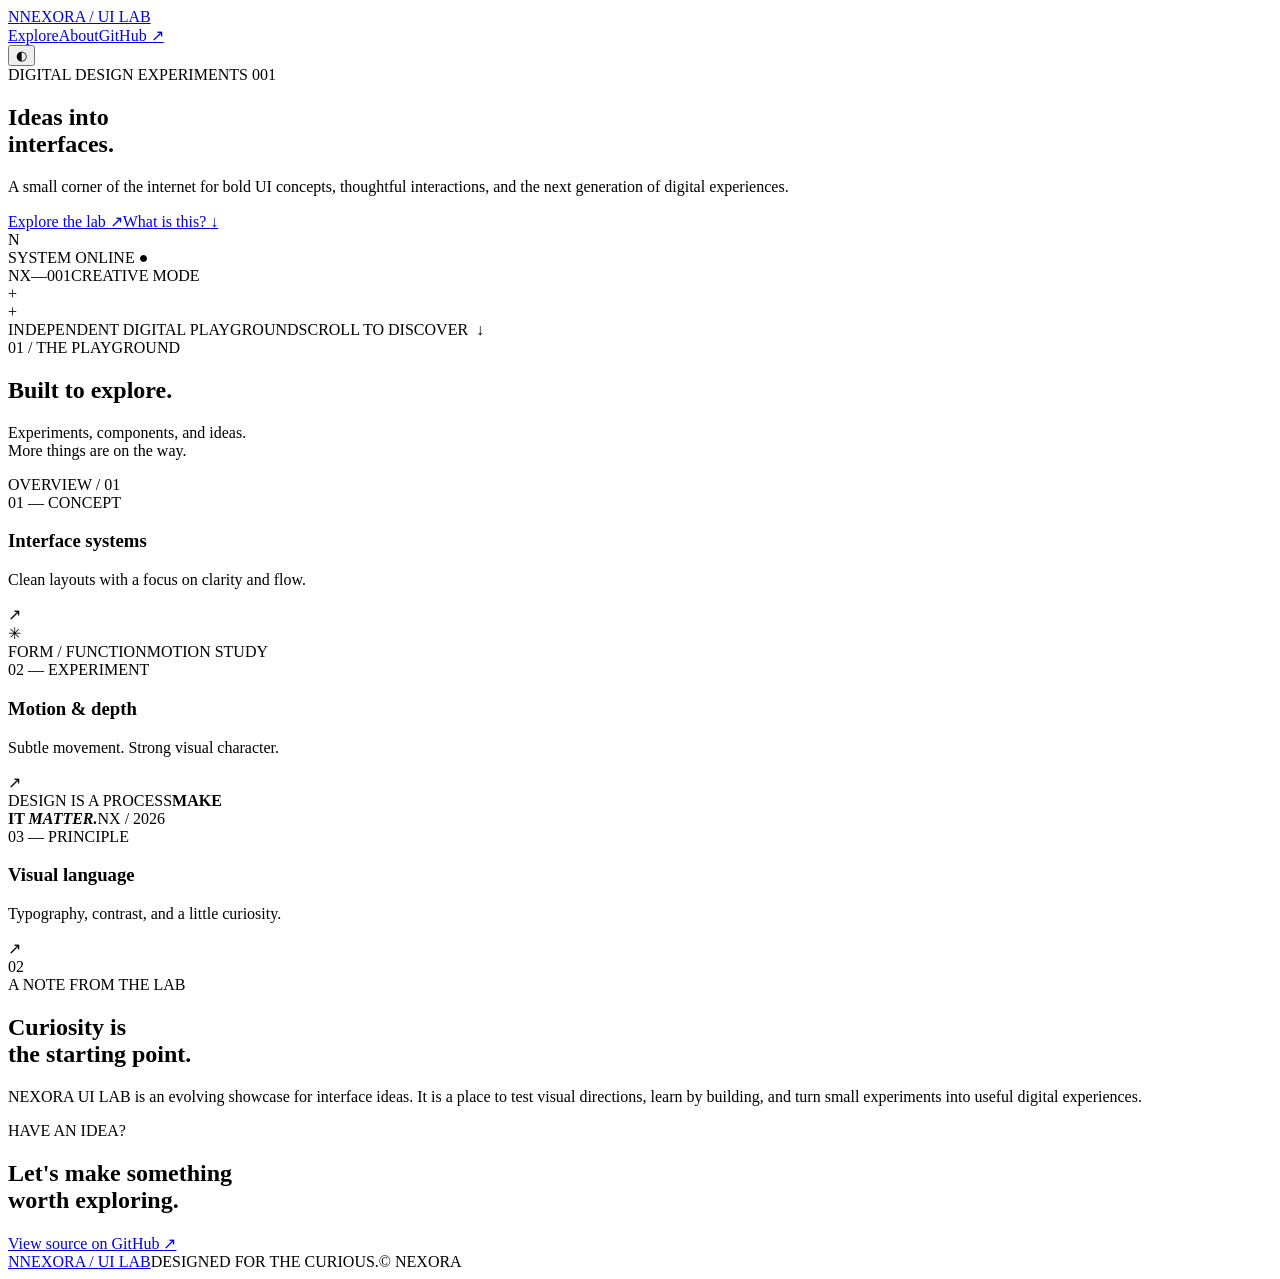
==== index.html @ 81397ac9 "Add NEXORA UI LAB landing page" ====
<!doctype html>
<html lang="en">
<head>
  <meta charset="UTF-8">
  <meta name="viewport" content="width=device-width, initial-scale=1.0">
  <meta name="theme-color" content="#080b14">
  <meta name="description" content="NEXORA UI LAB — a digital interface experiment by Nexora.">
  <title>NEXORA UI LAB — Interface Playground</title>
  <link rel="preconnect" href="https://fonts.googleapis.com">
  <link rel="preconnect" href="https://fonts.gstatic.com" crossorigin>
  <link href="https://fonts.googleapis.com/css2?family=DM+Mono:wght@400;500&family=Manrope:wght@400;500;600;700;800&display=swap" rel="stylesheet">
  <link rel="stylesheet" href="styles.css">
  <script defer src="script.js"></script>
</head>
<body>
  <div class="ambient ambient-one"></div><div class="ambient ambient-two"></div>
  <header class="topbar">
    <a class="brand" href="#" aria-label="Nexora home"><span class="brand-mark">N</span><span>NEXORA<span class="brand-muted"> / UI LAB</span></span></a>
    <nav class="nav-links"><a href="#work">Explore</a><a href="#about">About</a><a href="https://github.com/NEXTHIDDENELITE/NEXORA-UI-LAB" target="_blank" rel="noreferrer">GitHub ↗</a></nav>
    <button class="theme-toggle" id="themeToggle" aria-label="Toggle color theme"><span>◐</span></button>
  </header>

  <main>
    <section class="hero">
      <div class="hero-copy">
        <div class="eyebrow"><span class="pulse"></span> DIGITAL DESIGN EXPERIMENTS <span class="eyebrow-line"></span> 001</div>
        <h1>Ideas into<br><span class="gradient-text">interfaces.</span></h1>
        <p class="hero-description">A small corner of the internet for bold UI concepts, thoughtful interactions, and the next generation of digital experiences.</p>
        <div class="hero-actions"><a class="button button-primary" href="#work">Explore the lab <span>↗</span></a><a class="text-link" href="#about">What is this? <span>↓</span></a></div>
      </div>
      <div class="hero-art" aria-label="Abstract interface artwork">
        <div class="orbit orbit-a"></div><div class="orbit orbit-b"></div>
        <div class="art-core"><div class="core-glow"></div><span>N</span></div>
        <div class="float-card card-top"><span class="mini-dot"></span> SYSTEM ONLINE <b>●</b></div>
        <div class="float-card card-bottom"><span class="mono">NX—001</span><span>CREATIVE MODE</span></div>
        <div class="art-cross cross-one">+</div><div class="art-cross cross-two">+</div>
      </div>
      <div class="hero-foot"><span>INDEPENDENT DIGITAL PLAYGROUND</span><span>SCROLL TO DISCOVER&nbsp; ↓</span></div>
    </section>

    <section class="work-section" id="work">
      <div class="section-heading"><div><div class="eyebrow">01 / THE PLAYGROUND</div><h2>Built to <span class="gradient-text">explore.</span></h2></div><p>Experiments, components, and ideas.<br>More things are on the way.</p></div>
      <div class="feature-grid">
        <article class="feature-card feature-large">
          <div class="card-visual visual-dashboard"><div class="mock-window"><div class="mock-bar"><i></i><i></i><i></i><span>OVERVIEW / 01</span></div><div class="mock-content"><div class="mock-side"></div><div class="mock-main"><div class="mock-title"></div><div class="mock-stats"><i></i><i></i><i></i></div><div class="mock-chart"><span></span><span></span><span></span><span></span><span></span><span></span><span></span><span></span></div></div></div></div></div>
          <div class="feature-info"><div><span class="feature-index">01 — CONCEPT</span><h3>Interface systems</h3><p>Clean layouts with a focus on clarity and flow.</p></div><span class="feature-arrow">↗</span></div>
        </article>
        <article class="feature-card">
          <div class="card-visual visual-orbit"><div class="orbit-icon">✳</div><span class="orbit-label label-a">FORM / FUNCTION</span><span class="orbit-label label-b">MOTION STUDY</span></div>
          <div class="feature-info"><div><span class="feature-index">02 — EXPERIMENT</span><h3>Motion & depth</h3><p>Subtle movement. Strong visual character.</p></div><span class="feature-arrow">↗</span></div>
        </article>
        <article class="feature-card">
          <div class="card-visual visual-type"><span class="type-small">DESIGN IS A PROCESS</span><strong>MAKE<br>IT <em>MATTER.</em></strong><span class="type-index">NX / 2026</span></div>
          <div class="feature-info"><div><span class="feature-index">03 — PRINCIPLE</span><h3>Visual language</h3><p>Typography, contrast, and a little curiosity.</p></div><span class="feature-arrow">↗</span></div>
        </article>
      </div>
    </section>

    <section class="about-section" id="about"><div class="about-number">02</div><div><div class="eyebrow">A NOTE FROM THE LAB</div><h2>Curiosity is<br><span class="gradient-text">the starting point.</span></h2></div><p>NEXORA UI LAB is an evolving showcase for interface ideas. It is a place to test visual directions, learn by building, and turn small experiments into useful digital experiences.</p></section>
    <section class="cta-section"><div class="eyebrow">HAVE AN IDEA?</div><h2>Let's make something<br><span class="gradient-text">worth exploring.</span></h2><a class="button button-primary" href="https://github.com/NEXTHIDDENELITE/NEXORA-UI-LAB" target="_blank" rel="noreferrer">View source on GitHub <span>↗</span></a></section>
  </main>
  <footer><a class="brand footer-brand" href="#"><span class="brand-mark">N</span><span>NEXORA<span class="brand-muted"> / UI LAB</span></span></a><span>DESIGNED FOR THE CURIOUS.</span><span>© <span id="year"></span> NEXORA</span></footer>
</body>
</html>
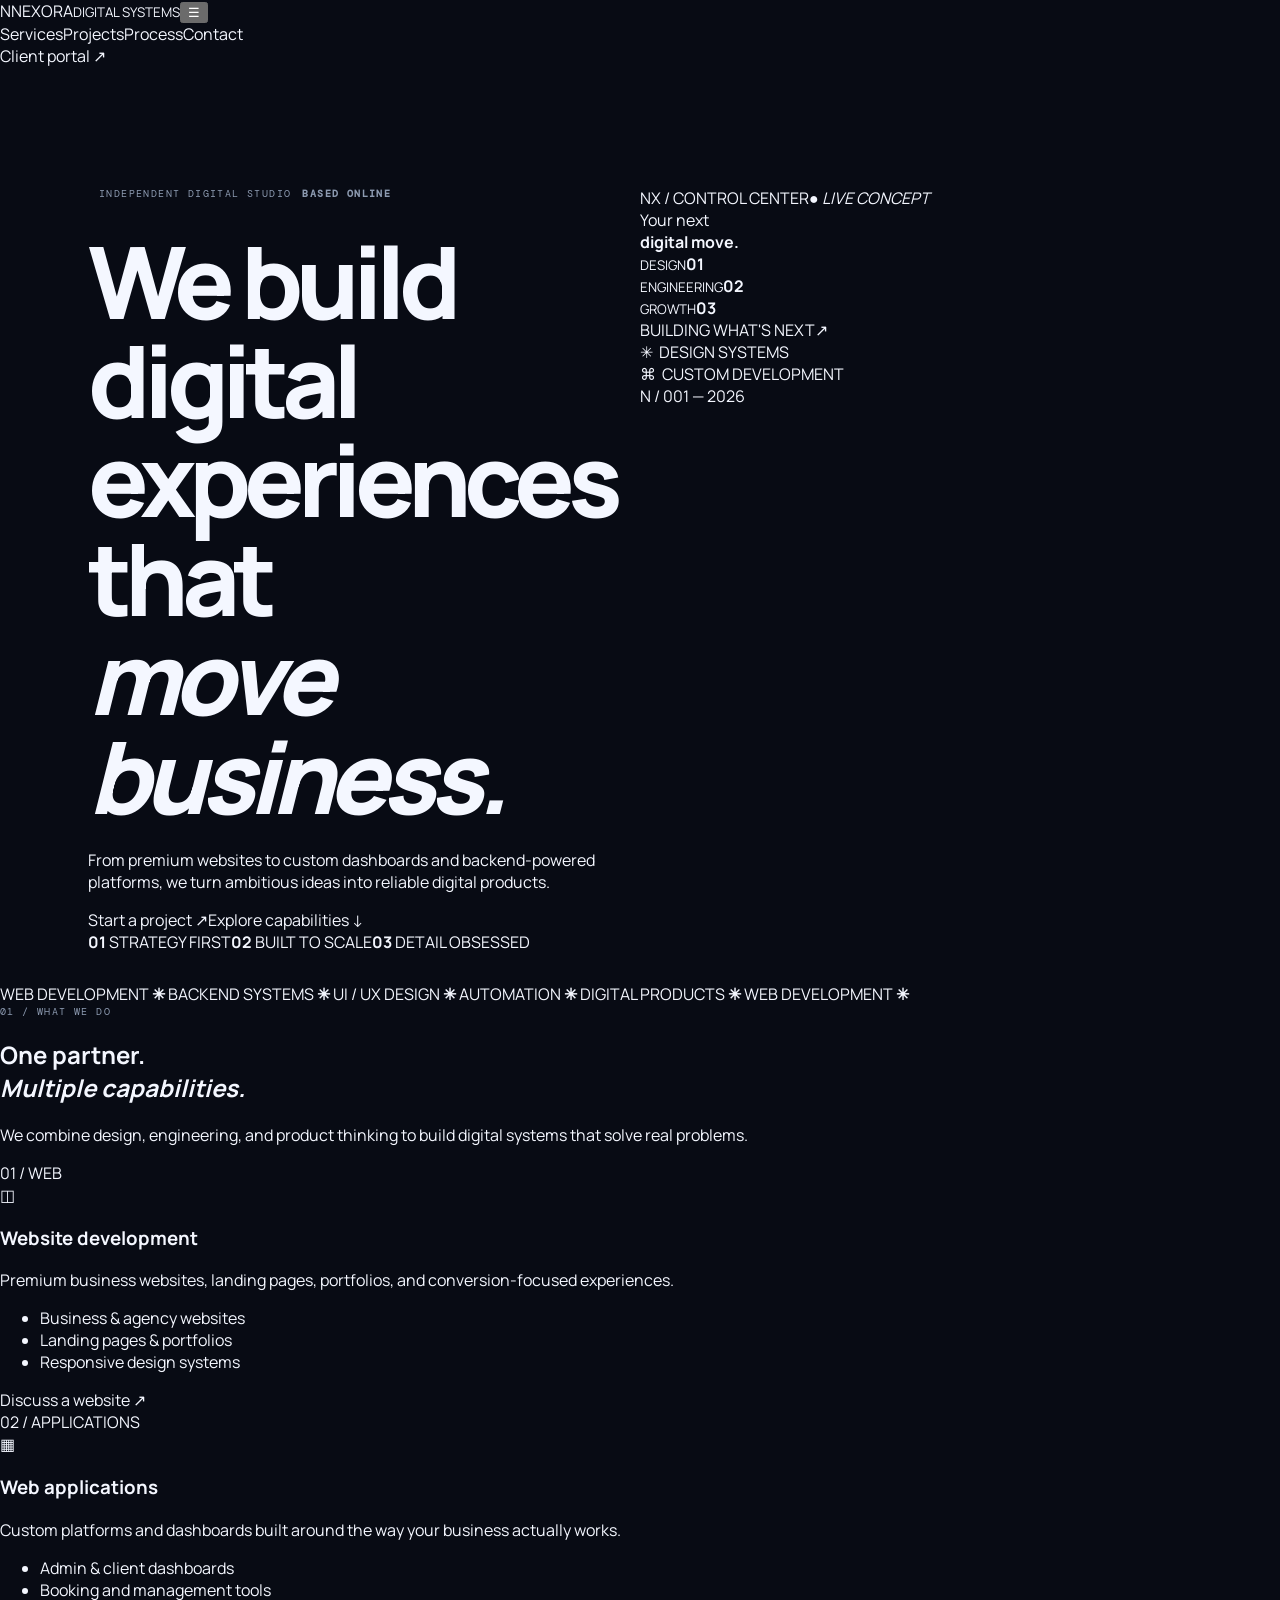
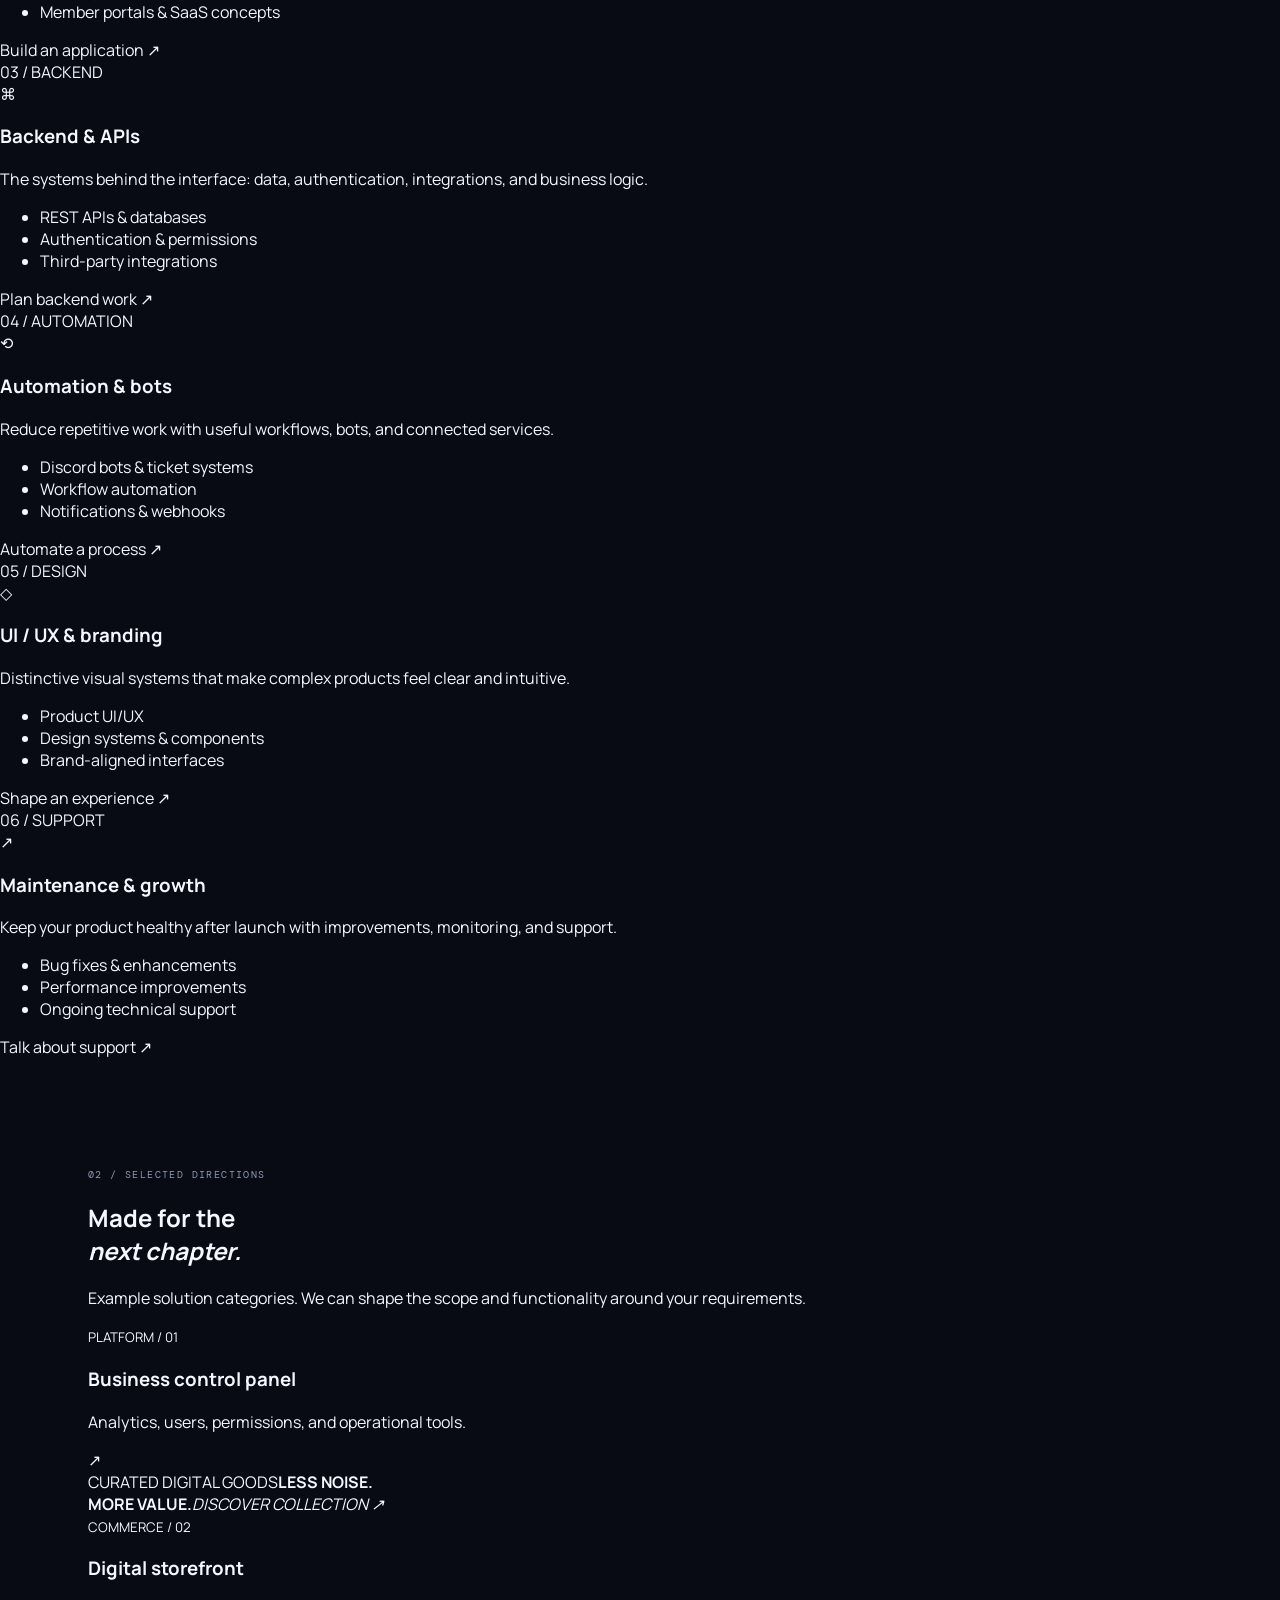
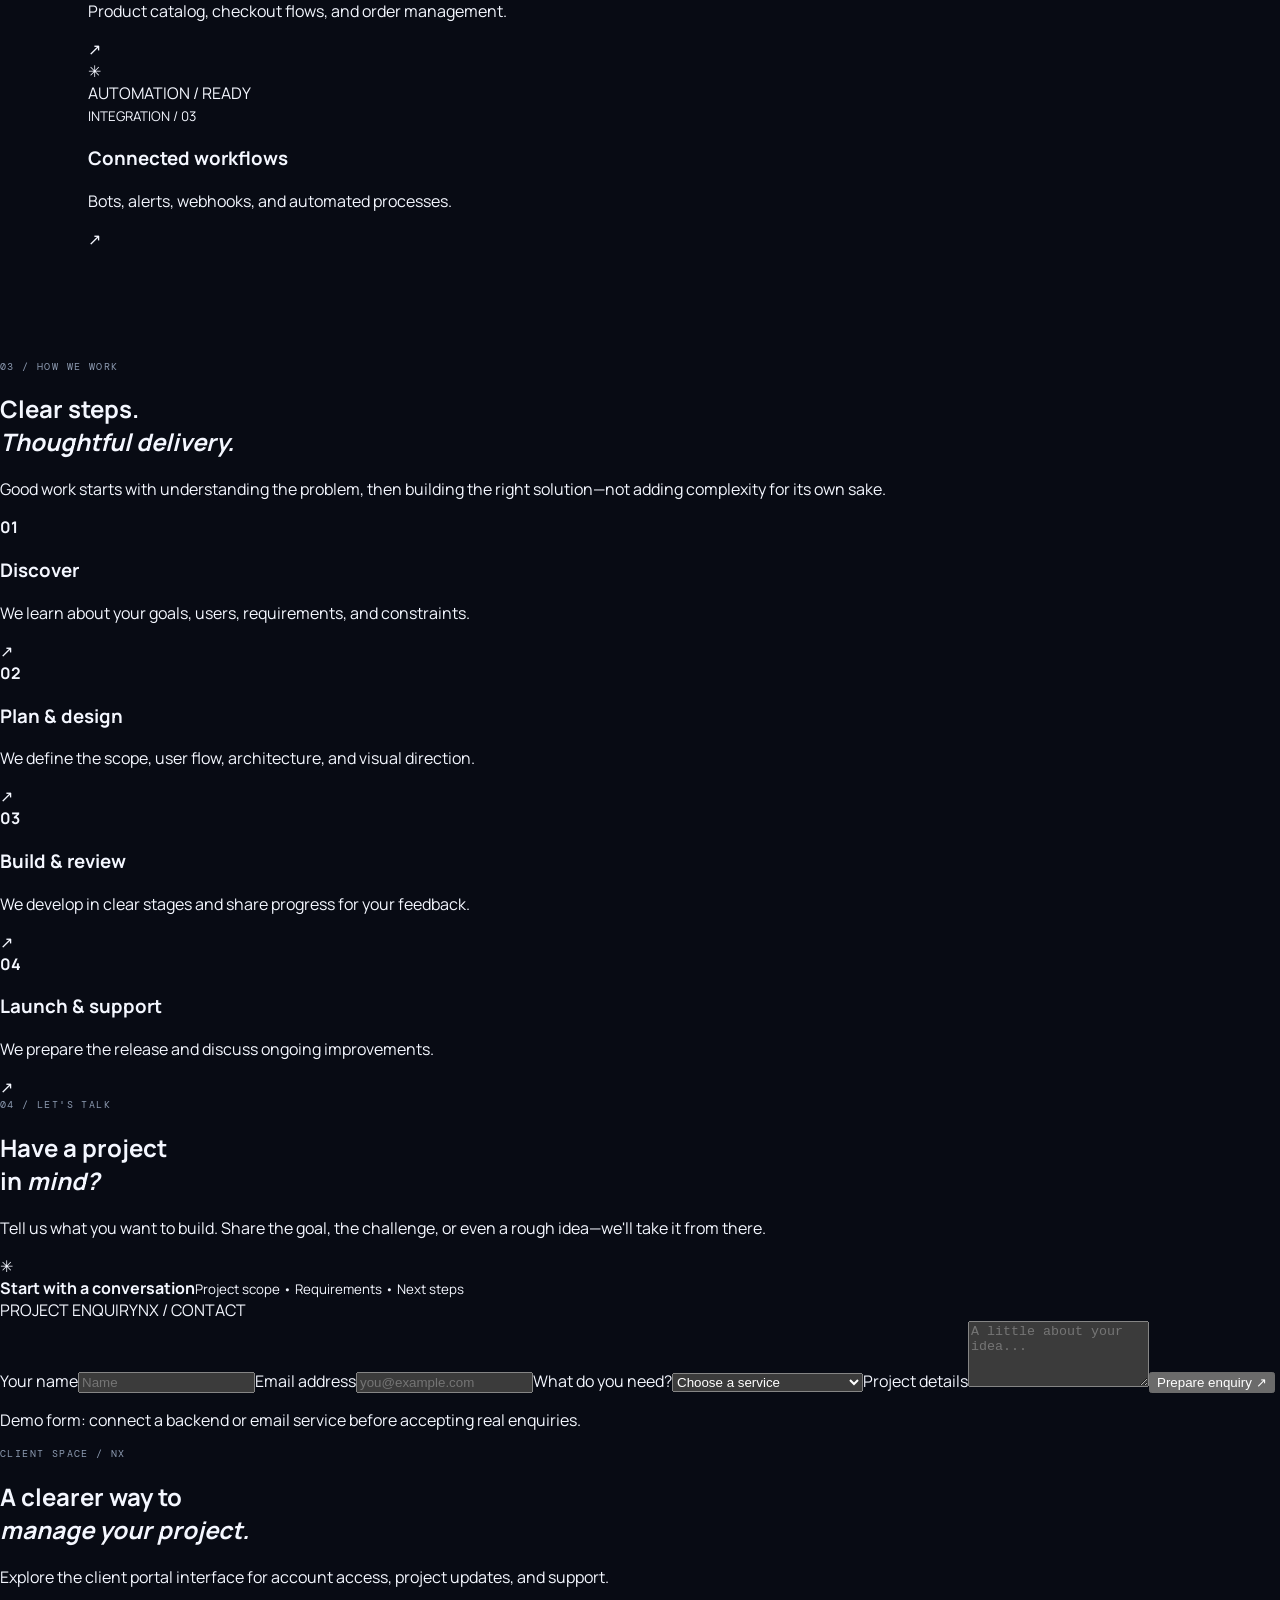
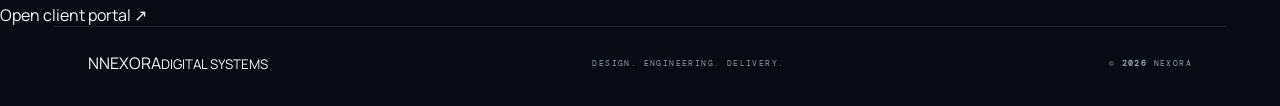
==== commit f06d4430: "Build NEXORA digital agency website" ====
--- a/index.html
+++ b/index.html
@@ -1,64 +1,11 @@
 <!doctype html>
-<html lang="en">
-<head>
-  <meta charset="UTF-8">
-  <meta name="viewport" content="width=device-width, initial-scale=1.0">
-  <meta name="theme-color" content="#080b14">
-  <meta name="description" content="NEXORA UI LAB — a digital interface experiment by Nexora.">
-  <title>NEXORA UI LAB — Interface Playground</title>
-  <link rel="preconnect" href="https://fonts.googleapis.com">
-  <link rel="preconnect" href="https://fonts.gstatic.com" crossorigin>
-  <link href="https://fonts.googleapis.com/css2?family=DM+Mono:wght@400;500&family=Manrope:wght@400;500;600;700;800&display=swap" rel="stylesheet">
-  <link rel="stylesheet" href="styles.css">
-  <script defer src="script.js"></script>
-</head>
-<body>
-  <div class="ambient ambient-one"></div><div class="ambient ambient-two"></div>
-  <header class="topbar">
-    <a class="brand" href="#" aria-label="Nexora home"><span class="brand-mark">N</span><span>NEXORA<span class="brand-muted"> / UI LAB</span></span></a>
-    <nav class="nav-links"><a href="#work">Explore</a><a href="#about">About</a><a href="https://github.com/NEXTHIDDENELITE/NEXORA-UI-LAB" target="_blank" rel="noreferrer">GitHub ↗</a></nav>
-    <button class="theme-toggle" id="themeToggle" aria-label="Toggle color theme"><span>◐</span></button>
-  </header>
-
-  <main>
-    <section class="hero">
-      <div class="hero-copy">
-        <div class="eyebrow"><span class="pulse"></span> DIGITAL DESIGN EXPERIMENTS <span class="eyebrow-line"></span> 001</div>
-        <h1>Ideas into<br><span class="gradient-text">interfaces.</span></h1>
-        <p class="hero-description">A small corner of the internet for bold UI concepts, thoughtful interactions, and the next generation of digital experiences.</p>
-        <div class="hero-actions"><a class="button button-primary" href="#work">Explore the lab <span>↗</span></a><a class="text-link" href="#about">What is this? <span>↓</span></a></div>
-      </div>
-      <div class="hero-art" aria-label="Abstract interface artwork">
-        <div class="orbit orbit-a"></div><div class="orbit orbit-b"></div>
-        <div class="art-core"><div class="core-glow"></div><span>N</span></div>
-        <div class="float-card card-top"><span class="mini-dot"></span> SYSTEM ONLINE <b>●</b></div>
-        <div class="float-card card-bottom"><span class="mono">NX—001</span><span>CREATIVE MODE</span></div>
-        <div class="art-cross cross-one">+</div><div class="art-cross cross-two">+</div>
-      </div>
-      <div class="hero-foot"><span>INDEPENDENT DIGITAL PLAYGROUND</span><span>SCROLL TO DISCOVER&nbsp; ↓</span></div>
-    </section>
-
-    <section class="work-section" id="work">
-      <div class="section-heading"><div><div class="eyebrow">01 / THE PLAYGROUND</div><h2>Built to <span class="gradient-text">explore.</span></h2></div><p>Experiments, components, and ideas.<br>More things are on the way.</p></div>
-      <div class="feature-grid">
-        <article class="feature-card feature-large">
-          <div class="card-visual visual-dashboard"><div class="mock-window"><div class="mock-bar"><i></i><i></i><i></i><span>OVERVIEW / 01</span></div><div class="mock-content"><div class="mock-side"></div><div class="mock-main"><div class="mock-title"></div><div class="mock-stats"><i></i><i></i><i></i></div><div class="mock-chart"><span></span><span></span><span></span><span></span><span></span><span></span><span></span><span></span></div></div></div></div></div>
-          <div class="feature-info"><div><span class="feature-index">01 — CONCEPT</span><h3>Interface systems</h3><p>Clean layouts with a focus on clarity and flow.</p></div><span class="feature-arrow">↗</span></div>
-        </article>
-        <article class="feature-card">
-          <div class="card-visual visual-orbit"><div class="orbit-icon">✳</div><span class="orbit-label label-a">FORM / FUNCTION</span><span class="orbit-label label-b">MOTION STUDY</span></div>
-          <div class="feature-info"><div><span class="feature-index">02 — EXPERIMENT</span><h3>Motion & depth</h3><p>Subtle movement. Strong visual character.</p></div><span class="feature-arrow">↗</span></div>
-        </article>
-        <article class="feature-card">
-          <div class="card-visual visual-type"><span class="type-small">DESIGN IS A PROCESS</span><strong>MAKE<br>IT <em>MATTER.</em></strong><span class="type-index">NX / 2026</span></div>
-          <div class="feature-info"><div><span class="feature-index">03 — PRINCIPLE</span><h3>Visual language</h3><p>Typography, contrast, and a little curiosity.</p></div><span class="feature-arrow">↗</span></div>
-        </article>
-      </div>
-    </section>
-
-    <section class="about-section" id="about"><div class="about-number">02</div><div><div class="eyebrow">A NOTE FROM THE LAB</div><h2>Curiosity is<br><span class="gradient-text">the starting point.</span></h2></div><p>NEXORA UI LAB is an evolving showcase for interface ideas. It is a place to test visual directions, learn by building, and turn small experiments into useful digital experiences.</p></section>
-    <section class="cta-section"><div class="eyebrow">HAVE AN IDEA?</div><h2>Let's make something<br><span class="gradient-text">worth exploring.</span></h2><a class="button button-primary" href="https://github.com/NEXTHIDDENELITE/NEXORA-UI-LAB" target="_blank" rel="noreferrer">View source on GitHub <span>↗</span></a></section>
-  </main>
-  <footer><a class="brand footer-brand" href="#"><span class="brand-mark">N</span><span>NEXORA<span class="brand-muted"> / UI LAB</span></span></a><span>DESIGNED FOR THE CURIOUS.</span><span>© <span id="year"></span> NEXORA</span></footer>
-</body>
-</html>+<html lang="en"><head><meta charset="UTF-8"><meta name="viewport" content="width=device-width,initial-scale=1"><meta name="theme-color" content="#080b14"><meta name="description" content="NEXORA builds premium websites, web applications, automation, and custom digital systems."><title>NEXORA — Digital Systems, Built Better</title><link rel="preconnect" href="https://fonts.googleapis.com"><link rel="preconnect" href="https://fonts.gstatic.com" crossorigin><link href="https://fonts.googleapis.com/css2?family=DM+Mono:wght@400;500&family=Manrope:wght@400;500;600;700;800&display=swap" rel="stylesheet"><link rel="stylesheet" href="styles.css"><script defer src="script.js"></script></head>
+<body><div class="noise"></div><header class="header"><a class="logo" href="#home"><span class="logo-mark">N</span><span>NEXORA<small>DIGITAL SYSTEMS</small></span></a><button class="menu-btn" id="menuBtn" aria-label="Toggle menu">☰</button><nav id="nav"><a href="#services">Services</a><a href="#work">Projects</a><a href="#process">Process</a><a href="#contact">Contact</a></nav><a class="nav-cta" href="portal.html">Client portal <span>↗</span></a></header>
+<main id="home"><section class="hero wrap"><div class="hero-copy"><div class="eyebrow"><i></i> INDEPENDENT DIGITAL STUDIO <b>BASED ONLINE</b></div><h1>We build digital<br>experiences that<br><em>move business.</em></h1><p class="lead">From premium websites to custom dashboards and backend-powered platforms, we turn ambitious ideas into reliable digital products.</p><div class="actions"><a class="btn primary" href="#contact">Start a project <span>↗</span></a><a class="btn ghost" href="#services">Explore capabilities <span>↓</span></a></div><div class="hero-proof"><span><strong>01</strong> STRATEGY FIRST</span><span><strong>02</strong> BUILT TO SCALE</span><span><strong>03</strong> DETAIL OBSESSED</span></div></div><div class="hero-visual"><div class="visual-grid"></div><div class="orb"></div><div class="glass-panel panel-main"><div class="panel-top"><span>NX / CONTROL CENTER</span><i>● LIVE CONCEPT</i></div><div class="panel-heading">Your next<br><b>digital move.</b></div><div class="panel-line"></div><div class="panel-metrics"><div><small>DESIGN</small><b>01</b></div><div><small>ENGINEERING</small><b>02</b></div><div><small>GROWTH</small><b>03</b></div></div><div class="panel-bottom"><span>BUILDING WHAT'S NEXT</span><span>↗</span></div></div><div class="floating-tag tag-one">✳&nbsp; DESIGN SYSTEMS</div><div class="floating-tag tag-two">⌘&nbsp; CUSTOM DEVELOPMENT</div><div class="visual-index">N / 001 — 2026</div></div></section>
+<section class="ticker"><div>WEB DEVELOPMENT <b>✳</b> BACKEND SYSTEMS <b>✳</b> UI / UX DESIGN <b>✳</b> AUTOMATION <b>✳</b> DIGITAL PRODUCTS <b>✳</b> WEB DEVELOPMENT <b>✳</b></div></section>
+<section class="section wrap" id="services"><div class="section-head"><div><div class="eyebrow">01 / WHAT WE DO</div><h2>One partner.<br><em>Multiple capabilities.</em></h2></div><p>We combine design, engineering, and product thinking to build digital systems that solve real problems.</p></div><div class="service-grid"><article class="service-card"><span class="service-no">01 / WEB</span><div class="service-icon">◫</div><h3>Website development</h3><p>Premium business websites, landing pages, portfolios, and conversion-focused experiences.</p><ul><li>Business & agency websites</li><li>Landing pages & portfolios</li><li>Responsive design systems</li></ul><a href="#contact">Discuss a website ↗</a></article><article class="service-card featured"><span class="service-no">02 / APPLICATIONS</span><div class="service-icon">▦</div><h3>Web applications</h3><p>Custom platforms and dashboards built around the way your business actually works.</p><ul><li>Admin & client dashboards</li><li>Booking and management tools</li><li>Member portals & SaaS concepts</li></ul><a href="#contact">Build an application ↗</a></article><article class="service-card"><span class="service-no">03 / BACKEND</span><div class="service-icon">⌘</div><h3>Backend & APIs</h3><p>The systems behind the interface: data, authentication, integrations, and business logic.</p><ul><li>REST APIs & databases</li><li>Authentication & permissions</li><li>Third-party integrations</li></ul><a href="#contact">Plan backend work ↗</a></article><article class="service-card"><span class="service-no">04 / AUTOMATION</span><div class="service-icon">⟲</div><h3>Automation & bots</h3><p>Reduce repetitive work with useful workflows, bots, and connected services.</p><ul><li>Discord bots & ticket systems</li><li>Workflow automation</li><li>Notifications & webhooks</li></ul><a href="#contact">Automate a process ↗</a></article><article class="service-card"><span class="service-no">05 / DESIGN</span><div class="service-icon">◇</div><h3>UI / UX & branding</h3><p>Distinctive visual systems that make complex products feel clear and intuitive.</p><ul><li>Product UI/UX</li><li>Design systems & components</li><li>Brand-aligned interfaces</li></ul><a href="#contact">Shape an experience ↗</a></article><article class="service-card"><span class="service-no">06 / SUPPORT</span><div class="service-icon">↗</div><h3>Maintenance & growth</h3><p>Keep your product healthy after launch with improvements, monitoring, and support.</p><ul><li>Bug fixes & enhancements</li><li>Performance improvements</li><li>Ongoing technical support</li></ul><a href="#contact">Talk about support ↗</a></article></div></section>
+<section class="work-section" id="work"><div class="wrap"><div class="section-head"><div><div class="eyebrow">02 / SELECTED DIRECTIONS</div><h2>Made for the<br><em>next chapter.</em></h2></div><p>Example solution categories. We can shape the scope and functionality around your requirements.</p></div><div class="work-grid"><article class="work-card work-a"><div class="work-art dashboard-art"><div class="dash-side"></div><div class="dash-content"><div class="dash-title"></div><div class="dash-kpis"><i></i><i></i><i></i></div><div class="dash-graph"></div></div></div><div class="work-meta"><div><small>PLATFORM / 01</small><h3>Business control panel</h3><p>Analytics, users, permissions, and operational tools.</p></div><span>↗</span></div></article><article class="work-card"><div class="work-art store-art"><div class="store-window"><span>CURATED DIGITAL GOODS</span><b>LESS NOISE.<br>MORE VALUE.</b><i>DISCOVER COLLECTION ↗</i></div></div><div class="work-meta"><div><small>COMMERCE / 02</small><h3>Digital storefront</h3><p>Product catalog, checkout flows, and order management.</p></div><span>↗</span></div></article><article class="work-card"><div class="work-art bot-art"><div class="bot-orbit">✳</div><div class="bot-chip">AUTOMATION / READY</div></div><div class="work-meta"><div><small>INTEGRATION / 03</small><h3>Connected workflows</h3><p>Bots, alerts, webhooks, and automated processes.</p></div><span>↗</span></div></article></div></div></section>
+<section class="process-section wrap" id="process"><div class="section-head"><div><div class="eyebrow">03 / HOW WE WORK</div><h2>Clear steps.<br><em>Thoughtful delivery.</em></h2></div><p>Good work starts with understanding the problem, then building the right solution—not adding complexity for its own sake.</p></div><div class="steps"><article><b>01</b><div><h3>Discover</h3><p>We learn about your goals, users, requirements, and constraints.</p></div><span>↗</span></article><article><b>02</b><div><h3>Plan & design</h3><p>We define the scope, user flow, architecture, and visual direction.</p></div><span>↗</span></article><article><b>03</b><div><h3>Build & review</h3><p>We develop in clear stages and share progress for your feedback.</p></div><span>↗</span></article><article><b>04</b><div><h3>Launch & support</h3><p>We prepare the release and discuss ongoing improvements.</p></div><span>↗</span></article></div></section>
+<section class="contact-section" id="contact"><div class="wrap contact-layout"><div><div class="eyebrow">04 / LET'S TALK</div><h2>Have a project<br>in <em>mind?</em></h2><p class="lead">Tell us what you want to build. Share the goal, the challenge, or even a rough idea—we'll take it from there.</p><div class="contact-note"><span>✳</span><div><b>Start with a conversation</b><small>Project scope • Requirements • Next steps</small></div></div></div><form class="contact-form" id="contactForm"><div class="form-top"><span>PROJECT ENQUIRY</span><span>NX / CONTACT</span></div><label>Your name<input name="name" placeholder="Name" required></label><label>Email address<input type="email" name="email" placeholder="you@example.com" required></label><label>What do you need?<select name="service" required><option value="">Choose a service</option><option>Website development</option><option>Web application / dashboard</option><option>Backend / API</option><option>Automation / bot</option><option>UI / UX design</option><option>Other / not sure yet</option></select></label><label>Project details<textarea name="details" rows="4" placeholder="A little about your idea..." required></textarea></label><button class="btn primary submit" type="submit">Prepare enquiry <span>↗</span></button><p class="form-hint" id="formHint">Demo form: connect a backend or email service before accepting real enquiries.</p></form></div></section>
+<section class="portal-strip wrap"><div><div class="eyebrow">CLIENT SPACE / NX</div><h2>A clearer way to<br><em>manage your project.</em></h2><p>Explore the client portal interface for account access, project updates, and support.</p></div><a class="btn ghost" href="portal.html">Open client portal ↗</a></section></main>
+<footer class="footer wrap"><a class="logo" href="#home"><span class="logo-mark">N</span><span>NEXORA<small>DIGITAL SYSTEMS</small></span></a><span>DESIGN. ENGINEERING. DELIVERY.</span><span>© <b id="year"></b> NEXORA</span></footer></body></html>
--- a/styles.css
+++ b/styles.css
@@ -0,0 +1 @@
+:root{color-scheme:dark;--bg:#080b14;--panel:#101624;--panel2:#0d1320;--text:#f4f7ff;--muted:#8d98ad;--line:rgba(160,180,220,.14);--cyan:#66e6e0;--violet:#9b8cff;--mono:"DM Mono",monospace;--sans:"Manrope",sans-serif}*{box-sizing:border-box}html{scroll-behavior:smooth}body{margin:0;background:var(--bg);color:var(--text);font-family:var(--sans);overflow-x:hidden}a{color:inherit;text-decoration:none}.ambient{position:absolute;pointer-events:none;filter:blur(90px);opacity:.18;border-radius:50%;z-index:-1}.ambient-one{width:360px;height:360px;background:#315bd7;top:100px;left:-190px}.ambient-two{width:420px;height:420px;background:#5a36ae;top:500px;right:-260px}.topbar{height:82px;max-width:1240px;margin:auto;padding:0 34px;display:flex;align-items:center;justify-content:space-between;border-bottom:1px solid var(--line)}.brand{display:flex;align-items:center;gap:11px;font-size:13px;font-weight:800;letter-spacing:2px}.brand-mark{width:31px;height:31px;display:grid;place-items:center;border:1px solid rgba(102,230,224,.6);border-radius:9px;color:var(--cyan);font-size:19px;letter-spacing:-2px}.brand-muted{color:#78849b;font-weight:500}.nav-links{display:flex;gap:35px;color:#aeb8ca;font-size:12px}.nav-links a:hover,.text-link:hover{color:var(--cyan)}.theme-toggle{width:36px;height:36px;border:1px solid var(--line);border-radius:50%;background:transparent;color:var(--cyan);font-size:20px;cursor:pointer}.hero{max-width:1172px;min-height:660px;margin:auto;padding:120px 34px 30px;display:grid;grid-template-columns:1fr 1fr;position:relative}.hero-copy{z-index:1}.eyebrow,.feature-index,.hero-foot,.mono,.float-card,.type-small,.type-index,footer>span{font:10px var(--mono);letter-spacing:1.4px;color:#8c9ab0}.eyebrow{display:flex;align-items:center;gap:11px}.pulse,.mini-dot{width:7px;height:7px;border-radius:50%;background:var(--cyan);box-shadow:0 0 14px var(--cyan)}.eyebrow-line{width:38px;height:1px;background:#526078;margin-left:3px}h1{font-size:clamp(62px,8vw,100px);line-height:.99;letter-spacing:-7px;margin:31px 0 24px;font-weight:800}.gradient-text{background:linear-gradient(100deg,#70eee0 5%,#8c9bff 58%,#bd8dff);-webkit-background-clip:text;background-clip:text;color:transparent}.hero-description{max-width:420px;color:var(--muted);font-size:14px;line-height:1.9}.hero-actions{display:flex;align-items:center;gap:27px;margin-top:35px}.button{display:inline-flex;align-items:center;gap:28px;padding:15px 19px;border-radius:7px;font-size:11px;font-weight:800;letter-spacing:.2px;transition:transform .2s,box-shadow .2s}.button:hover{transform:translateY(-3px);box-shadow:0 10px 35px #65e6df25}.button-primary{background:linear-gradient(110deg,#74e7dc,#9b9aff);color:#07101a}.button span{font-size:16px}.text-link{font-size:11px;color:#aab5c8}.text-link span{color:var(--cyan);margin-left:8px}.hero-art{position:relative;min-height:400px;display:grid;place-items:center;margin-top:-35px}.orbit{position:absolute;border:1px solid rgba(135,160,220,.18);border-radius:50%;transform:rotate(-25deg)}.orbit-a{width:410px;height:245px}.orbit-b{width:310px;height:390px;transform:rotate(52deg);border-color:rgba(102,230,224,.2)}.art-core{width:190px;height:190px;border-radius:50%;border:1px solid rgba(126,228,225,.45);display:grid;place-items:center;position:relative;background:radial-gradient(circle at 35% 25%,#253a50,#101625 65%);box-shadow:0 0 80px #617ce52c,inset 0 0 35px #72e8df16}.art-core:before,.art-core:after{content:"";position:absolute;inset:13px;border:1px solid #93a6d52b;border-radius:50%}.art-core:after{inset:27px;border-color:#72e8df4a}.art-core span{font-size:105px;font-weight:800;letter-spacing:-13px;color:#d7fff9;text-shadow:0 0 35px #68e6db8a;z-index:1}.core-glow{position:absolute;width:85px;height:85px;background:#65e6dc;filter:blur(55px);opacity:.45}.float-card{position:absolute;padding:12px 14px;border:1px solid var(--line);background:#111a2acc;backdrop-filter:blur(15px);border-radius:6px;font-size:8px}.float-card b{color:var(--cyan);margin-left:13px;font-size:8px}.card-top{top:70px;right:2px}.card-top .mini-dot{display:inline-block;margin-right:8px;width:5px;height:5px}.card-bottom{bottom:76px;left:3px;display:flex;gap:22px}.card-bottom .mono{color:var(--cyan)}.art-cross{position:absolute;color:var(--cyan);font-size:20px;font-weight:300;opacity:.7}.cross-one{top:125px;left:48px}.cross-two{bottom:110px;right:60px}.hero-foot{grid-column:1/-1;align-self:end;display:flex;justify-content:space-between;border-top:1px solid var(--line);padding-top:19px;font-size:8px}.work-section,.about-section,.cta-section{max-width:1172px;margin:auto;padding:110px 34px}.section-heading{display:flex;justify-content:space-between;align-items:end;margin-bottom:38px}.section-heading h2,.about-section h2,.cta-section h2{font-size:clamp(38px,5vw,58px);line-height:1.12;letter-spacing:-3px;margin:17px 0 0}.section-heading>p,.about-section>p{color:var(--muted);font-size:12px;line-height:1.9}.feature-grid{display:grid;grid-template-columns:1.35fr 1fr 1fr;gap:16px}.feature-card{border:1px solid var(--line);background:linear-gradient(145deg,#111927,#0b101a);border-radius:10px;overflow:hidden;transition:transform .25s,border-color .25s}.feature-card:hover{transform:translateY(-5px);border-color:#70dcd65c}.card-visual{height:225px;position:relative;overflow:hidden;background:radial-gradient(circle at 50% 50%,#1c3550,#101624 70%)}.feature-large .card-visual{height:225px}.mock-window{position:absolute;left:12%;right:12%;top:35px;height:170px;border:1px solid #7189a455;border-radius:7px;background:#0c1421;box-shadow:0 15px 50px #0008;transform:perspective(600px) rotateY(-8deg) rotateX(4deg)}.mock-bar{height:23px;border-bottom:1px solid var(--line);display:flex;align-items:center;gap:5px;padding:0 9px}.mock-bar i{width:4px;height:4px;border-radius:50%;background:#76849d}.mock-bar span{font:6px var(--mono);color:#8492a9;margin-left:auto}.mock-content{display:flex;height:145px}.mock-side{width:22%;border-right:1px solid var(--line);background:linear-gradient(#1a2639 10%,transparent 10%);background-size:100% 22px}.mock-main{flex:1;padding:12px}.mock-title{width:45%;height:7px;background:#9aabca;border-radius:3px;margin-bottom:12px}.mock-stats{display:flex;gap:6px}.mock-stats i{height:26px;flex:1;background:#1a3041;border:1px solid #66e6e02c;border-radius:3px}.mock-chart{height:58px;margin-top:10px;display:flex;align-items:end;gap:7px;border-bottom:1px solid #50627c}.mock-chart span{flex:1;background:linear-gradient(#75e5dc,#6477bd);height:35%;border-radius:3px 3px 0 0;opacity:.8}.mock-chart span:nth-child(2n){height:70%}.mock-chart span:nth-child(3n){height:50%}.visual-orbit{display:grid;place-items:center;background:radial-gradient(circle,#263e55,#111827 65%)}.orbit-icon{font-size:85px;color:#87e7de;text-shadow:0 0 45px #7ee8dd;animation:rotate 24s linear infinite}.orbit-label{position:absolute;font:7px var(--mono);letter-spacing:1.5px;color:#94a4bc}.label-a{top:27px;left:22px}.label-b{bottom:25px;right:20px}.visual-type{padding:27px;background:linear-gradient(135deg,#18283a,#17152d)}.type-small,.type-index{font-size:7px}.visual-type strong{display:block;font-size:38px;line-height:.95;letter-spacing:-2px;margin-top:27px}.visual-type em{font-style:normal;color:var(--cyan)}.type-index{position:absolute;bottom:20px;right:20px}.feature-info{display:flex;justify-content:space-between;align-items:center;padding:20px}.feature-info h3{font-size:14px;margin:9px 0 5px}.feature-info p{font-size:10px;color:var(--muted);margin:0}.feature-index{font-size:8px;color:var(--cyan)}.feature-arrow{font-size:19px;color:#8b9ab1}.about-section{border-top:1px solid var(--line);display:grid;grid-template-columns:80px 1fr 1fr;gap:25px;align-items:center}.about-number{font:12px var(--mono);color:var(--cyan);align-self:start;padding-top:8px}.about-section>p{max-width:390px;justify-self:end}.cta-section{text-align:center;padding-top:70px;padding-bottom:120px}.cta-section .eyebrow{justify-content:center}.cta-section h2{margin:20px 0 30px}.cta-section .button{margin:auto}footer{max-width:1172px;margin:auto;padding:25px 34px 32px;border-top:1px solid var(--line);display:flex;align-items:center;justify-content:space-between}.footer-brand{font-size:10px}.footer-brand .brand-mark{width:25px;height:25px;font-size:15px}footer>span{font-size:8px}@keyframes rotate{to{transform:rotate(360deg)}}body.light{--bg:#edf2f8;--panel:#fff;--panel2:#e5ebf4;--text:#101827;--muted:#56647a;--line:rgba(42,60,90,.16)}body.light .topbar,body.light footer{border-color:var(--line)}body.light .feature-card{background:linear-gradient(145deg,#fff,#e7edf5)}body.light .float-card{background:#fff;color:#26364e}body.light .card-visual{filter:saturate(.8)}body.light .nav-links,body.light .text-link{color:#526078}body.light .art-core{background:radial-gradient(circle at 35% 25%,#d8e6f0,#b8c8dc 65%)}body.light .art-core span{color:#233b52;text-shadow:none}@media(max-width:800px){.hero{padding-top:85px;grid-template-columns:1fr;min-height:auto}.hero-art{min-height:390px;margin:35px 0 20px}.hero-foot{margin-top:25px}.feature-grid{grid-template-columns:1fr 1fr}.feature-large{grid-column:1/-1}.about-section{grid-template-columns:35px 1fr}.about-section>p{grid-column:2;justify-self:start}.section-heading{align-items:start;gap:20px;flex-direction:column}.section-heading>p br{display:none}}@media(max-width:520px){.topbar{height:68px;padding:0 20px}.nav-links{gap:14px;font-size:10px}.nav-links a:nth-child(2){display:none}.hero,.work-section,.about-section,.cta-section{padding-left:22px;padding-right:22px}.hero{padding-top:75px}h1{font-size:68px;letter-spacing:-5px}.hero-art{transform:scale(.86);margin-left:-20px;margin-right:-20px}.hero-foot{font-size:7px}.feature-grid{grid-template-columns:1fr}.feature-large{grid-column:auto}.about-section h2,.cta-section h2{font-size:40px}footer{padding:22px;gap:12px;flex-wrap:wrap}footer>span:nth-child(2){display:none}}
